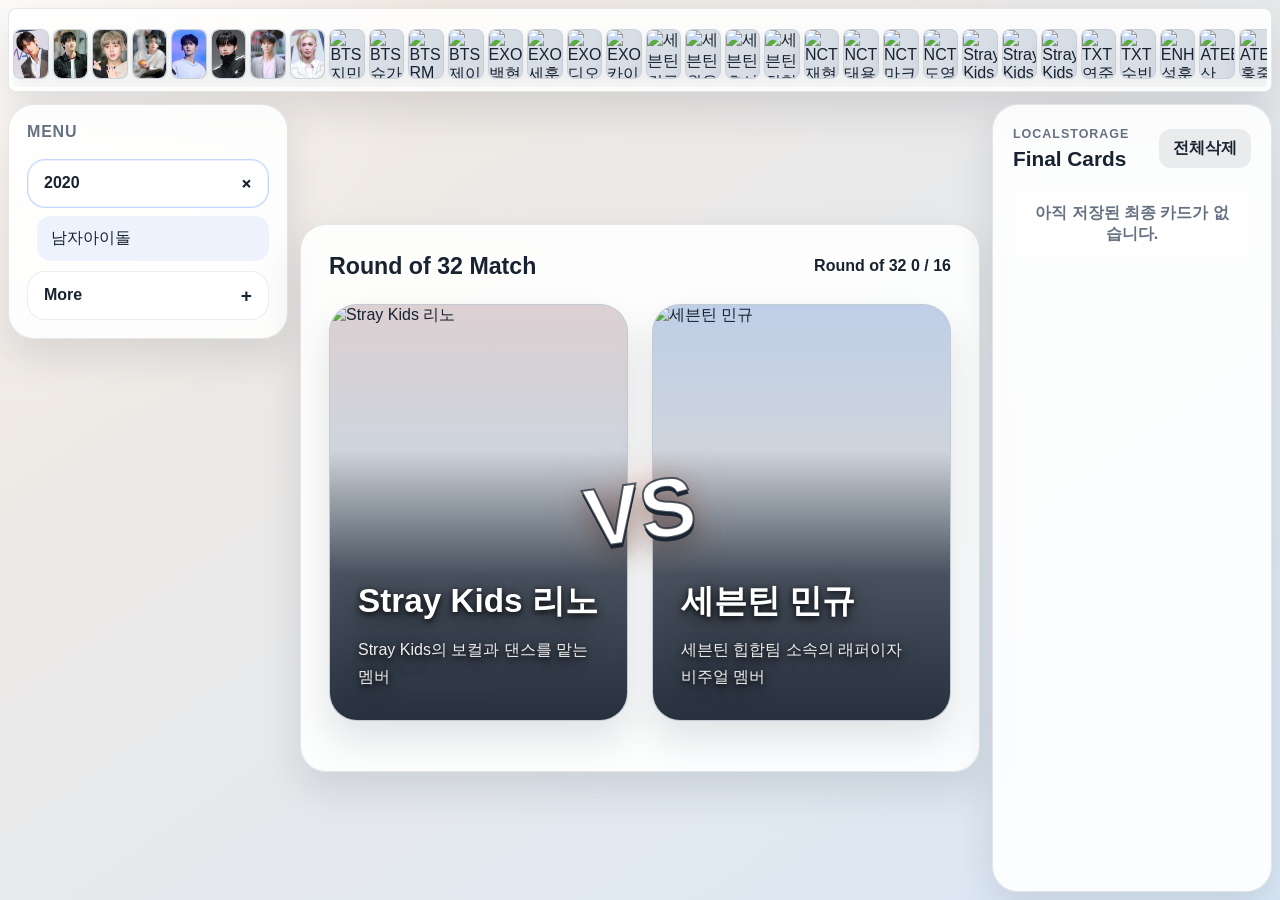
==== pick-your-favorite/index.html @ 209ebe5b "pick-your-favorite 소스 복사" ====
<!doctype html>
<html lang="ko">
  <head>
    <meta charset="UTF-8" />
    <meta name="viewport" content="width=device-width, initial-scale=1.0" />
    <title>Pick your favorite</title>
    <link rel="stylesheet" href="./styles.css" />
  </head>
  <body>
    <main class="page">
      <header class="hero">
        <div class="pool-scroll">
          <div class="pool-grid" id="poolGrid"></div>
        </div>
      </header>

      <section class="content-layout">
        <aside class="menu-panel">
          <div class="menu-panel__title">Menu</div>

          <div class="menu-section">
            <button class="menu-group is-open" type="button" data-menu-toggle aria-expanded="true" aria-controls="submenu-2020">
              <span>2020</span>
              <span class="menu-arrow">+</span>
            </button>
            <div class="submenu is-open" id="submenu-2020">
              <button class="submenu-item" type="button" data-card-source="res/2020/boysgroup/cards.json">남자아이돌</button>
            </div>
          </div>

          <div class="menu-section">
            <button class="menu-group" type="button" data-menu-toggle aria-expanded="false" aria-controls="submenu-empty">
              <span>More</span>
              <span class="menu-arrow">+</span>
            </button>
            <div class="submenu" id="submenu-empty"></div>
          </div>
        </aside>

        <section class="battle-panel">
          <div class="battle-top">
            <h2 id="battleTitle">Random 2 Card Match</h2>
            <div class="progress" id="progressText">0 / 16 selected</div>
          </div>

          <div class="battle-grid" id="battleGrid">
            <article class="battle-card" data-side="left" id="leftCard" role="button" tabindex="0">
              <img class="battle-card__image" id="leftImage" alt="" />
              <h3 id="leftTitle"></h3>
              <p id="leftText"></p>
            </article>

            <article class="battle-card" data-side="right" id="rightCard" role="button" tabindex="0">
              <img class="battle-card__image" id="rightImage" alt="" />
              <h3 id="rightTitle"></h3>
              <p id="rightText"></p>
            </article>
          </div>

          <p class="center-note" id="centerNote">Click a card to build your final 16.</p>
        </section>

        <aside class="history-panel">
          <div class="history-panel__top">
            <div>
              <div class="history-panel__eyebrow">LocalStorage</div>
              <h2 class="history-panel__title">Final Cards</h2>
            </div>
            <button class="history-panel__clear" id="clearHistoryButton" type="button">전체삭제</button>
          </div>
          <div class="history-list" id="historyList"></div>
        </aside>
      </section>
    </main>

    <div class="confirm-modal" id="confirmModal" hidden>
      <div class="confirm-modal__backdrop" data-close-confirm-modal></div>
      <div class="confirm-modal__dialog" role="dialog" aria-modal="true" aria-labelledby="confirmModalTitle" aria-describedby="confirmModalMessage">
        <h2 class="confirm-modal__title" id="confirmModalTitle">삭제 확인</h2>
        <p class="confirm-modal__message" id="confirmModalMessage">정말 삭제하시겠습니까?</p>
        <div class="confirm-modal__actions">
          <button class="confirm-modal__button confirm-modal__button--secondary" id="cancelConfirmButton" type="button">아니오</button>
          <button class="confirm-modal__button confirm-modal__button--primary" id="acceptConfirmButton" type="button">예</button>
        </div>
      </div>
    </div>

    <script src="./main.js"></script>
  </body>
</html>
---- pick-your-favorite/styles.css ----
:root {
  --bg-top: #f5eadf;
  --bg-bottom: #dae8f7;
  --panel: rgba(255, 255, 255, 0.88);
  --card: rgba(255, 255, 255, 0.95);
  --line: rgba(23, 34, 48, 0.1);
  --text: #182230;
  --muted: #667282;
  --warm: #f27f5d;
  --cool: #3078ef;
  --winner: #18a86b;
  --shadow: 0 18px 40px rgba(24, 34, 48, 0.12);
}

* {
  box-sizing: border-box;
}

body {
  margin: 0;
  min-height: 100vh;
  font-family: 'Segoe UI', Arial, sans-serif;
  color: var(--text);
  background: radial-gradient(circle at top left, rgba(255, 255, 255, 0.85), transparent 28%), linear-gradient(145deg, var(--bg-top), var(--bg-bottom));
}

body.modal-open {
  overflow: hidden;
}

.menu-panel,
.hero,
.battle-panel,
.history-panel {
  border: 1px solid var(--line);
  background: var(--panel);
  box-shadow: var(--shadow);
  backdrop-filter: blur(10px);
}

.menu-panel {
  position: sticky;
  top: 20px;
  align-self: start;
  padding: 18px;
  border-radius: 26px;
}

.menu-panel__title {
  margin-bottom: 18px;
  font-size: 1rem;
  font-weight: 800;
  letter-spacing: 0.05em;
  text-transform: uppercase;
  color: var(--muted);
}

.menu-section + .menu-section {
  margin-top: 10px;
}

.menu-group {
  width: 100%;
  display: flex;
  align-items: center;
  justify-content: space-between;
  padding: 14px 16px;
  border: 1px solid rgba(23, 34, 48, 0.08);
  border-radius: 18px;
  background: rgba(255, 255, 255, 0.7);
  color: var(--text);
  font: inherit;
  font-weight: 700;
  cursor: pointer;
}

.menu-group.is-open {
  border-color: rgba(48, 120, 239, 0.28);
  box-shadow: inset 0 0 0 1px rgba(48, 120, 239, 0.1);
}

.menu-arrow {
  font-size: 1.2rem;
  line-height: 1;
  transition: transform 0.2s ease;
}

.menu-group.is-open .menu-arrow {
  transform: rotate(45deg);
}

.submenu {
  display: none;
  margin: 8px 0 6px;
  padding-left: 10px;
}

.submenu.is-open {
  display: grid;
  gap: 8px;
}

.submenu-item {
  width: 100%;
  padding: 12px 14px;
  border: 0;
  border-radius: 14px;
  background: rgba(48, 120, 239, 0.08);
  color: var(--text);
  font: inherit;
  text-align: left;
  cursor: pointer;
}

.submenu-item:hover {
  background: rgba(48, 120, 239, 0.14);
}

.page {
  width: 100%;
  margin: 0 auto;
  padding: 8px;
  height: 100vh;
  min-height: 100vh;
  display: flex;
  flex-direction: column;
  overflow: hidden;
}

.content-layout {
  flex: 1;
  min-height: 0;
  display: grid;
  grid-template-columns: 280px minmax(0, 1fr) 280px;
  gap: 12px;
  align-items: center;
}

.hero {
  border-radius: 8px;
  padding: 4px;
  margin-bottom: 12px;
  overflow: visible;
}

.pool-scroll {
  overflow-x: auto;
  overflow-y: visible;
  padding-top: 16px;
  padding-bottom: 8px;
}

.pool-grid {
  display: flex;
  justify-content: center;
  gap: clamp(4px, 0.2vw, 8px);
  width: max-content;
  min-width: 100%;
}

.pool-card {
  --pool-card-width: calc(100vw / 36);
  flex: 0 0 auto;
  width: var(--pool-card-width);
  aspect-ratio: 63 / 88;
  position: relative;
  overflow: hidden;
  display: block;
  padding: 0;
  border-radius: 8px;
  border: 1px solid rgba(23, 34, 48, 0.06);
  background: #d8dee6;
  box-shadow: 0 10px 22px rgba(24, 34, 48, 0.08);
  transition:
    transform 0.2s ease,
    border-color 0.2s ease,
    box-shadow 0.2s ease,
    opacity 0.2s ease,
    filter 0.2s ease;
}

.pool-card:hover {
  transform: translateY(-4px);
  border-color: rgba(24, 34, 48, 0.12);
}

.pool-card__image {
  position: absolute;
  inset: 0;
  width: 100%;
  height: 100%;
  object-fit: cover;
  border-radius: inherit;
  transition:
    filter 0.18s ease,
    transform 0.18s ease;
}

.pool-card__overlay {
  position: absolute;
  inset: 0;
  display: flex;
  align-items: flex-end;
  justify-content: center;
  padding: 6px;
  background: linear-gradient(180deg, rgba(24, 34, 48, 0.18) 0%, rgba(24, 34, 48, 0.32) 48%, rgba(24, 34, 48, 0.88) 100%);
  opacity: 0;
  transition: opacity 0.18s ease;
  z-index: 1;
}

.pool-card:hover .pool-card__overlay {
  opacity: 1;
}

.pool-card:hover .pool-card__image {
  filter: brightness(0.58);
}

.pool-card__overlay-name {
  color: white;
  font-size: 0.68rem;
  font-weight: 700;
  line-height: 1.25;
  text-align: center;
  word-break: keep-all;
  text-shadow: 0 4px 12px rgba(0, 0, 0, 0.35);
}

.pool-card.eliminated {
  opacity: 0.22;
  filter: grayscale(1) saturate(0.3);
  box-shadow: none;
  transform: none;
}

.pool-card.selected {
  border-color: rgba(24, 168, 107, 0.95);
  background: linear-gradient(180deg, rgba(24, 168, 107, 0.18), rgba(255, 255, 255, 0.98));
  box-shadow:
    0 0 0 2px rgba(255, 255, 255, 0.95),
    0 0 0 5px rgba(24, 168, 107, 0.68),
    0 18px 34px rgba(24, 168, 107, 0.3),
    inset 0 0 0 1px rgba(24, 168, 107, 0.22);
  transform: translateY(-6px);
}

.pool-card.selected .pool-card__image {
  filter: brightness(0.76) saturate(1.18);
}

.pool-card.selected .pool-card__overlay {
  opacity: 1;
  background: linear-gradient(180deg, rgba(24, 168, 107, 0.08) 0%, rgba(24, 34, 48, 0.18) 42%, rgba(13, 88, 58, 0.9) 100%);
}

.battle-panel {
  position: relative;
  width: min(1000px, 100%);
  margin: 0 auto;
  border-radius: 26px;
  padding: 28px;
}

.history-panel {
  align-self: stretch;
  border-radius: 26px;
  padding: 22px 20px;
  display: flex;
  flex-direction: column;
  min-height: 0;
  max-height: 100%;
  overflow: hidden;
}

.history-panel__top {
  display: flex;
  align-items: center;
  justify-content: space-between;
  gap: 12px;
  margin-bottom: 16px;
}

.history-panel__eyebrow {
  margin-bottom: 6px;
  font-size: 0.78rem;
  font-weight: 800;
  letter-spacing: 0.08em;
  text-transform: uppercase;
  color: var(--muted);
}

.history-panel__title {
  margin: 0;
  font-size: 1.3rem;
}

.history-panel__clear,
.history-card__delete {
  border: 0;
  border-radius: 12px;
  background: rgba(23, 34, 48, 0.08);
  color: var(--text);
  font: inherit;
  font-weight: 700;
  cursor: pointer;
  transition:
    background 0.2s ease,
    transform 0.2s ease;
}

.history-panel__clear {
  padding: 9px 14px;
  white-space: nowrap;
}

.history-panel__clear:hover,
.history-card__delete:hover {
  background: rgba(242, 127, 93, 0.18);
  transform: translateY(-1px);
}

.history-list {
  display: grid;
  gap: 12px;
  align-content: start;
  flex: 1;
  min-height: 0;
  overflow-x: hidden;
  overflow-y: auto;
  -ms-overflow-style: none;
  scrollbar-width: none;
}

.history-list::-webkit-scrollbar {
  display: none;
}

.history-empty {
  padding: 16px;
  border-radius: 18px;
  background: rgba(255, 255, 255, 0.55);
  color: var(--muted);
  text-align: center;
  font-weight: 700;
}

.history-card {
  width: calc(100% - 2px);
  padding: 16px;
  border: 1px solid rgba(23, 34, 48, 0.08);
  border-radius: 20px;
  background: rgba(255, 255, 255, 0.72);
}

.history-card__body {
  display: grid;
  grid-template-columns: 64px minmax(0, 1fr);
  gap: 12px;
  align-items: start;
}

.history-card__image {
  width: 100%;
  aspect-ratio: 63 / 88;
  border-radius: 10px;
  object-fit: cover;
  background: rgba(23, 34, 48, 0.08);
}

.history-card__image--empty {
  border: 1px dashed rgba(23, 34, 48, 0.14);
}

.history-card__content {
  min-width: 0;
}

.history-card__meta {
  display: flex;
  align-items: center;
  justify-content: space-between;
  gap: 12px;
  margin-bottom: 10px;
  color: var(--muted);
  font-size: 0.76rem;
  font-weight: 700;
}

.history-card__time {
  text-align: left;
}

.history-card__actions {
  display: flex;
  align-items: center;
  justify-content: flex-end;
  gap: 8px;
}

.history-card__delete {
  padding: 6px 10px;
  font-size: 0.76rem;
}

.history-card h3 {
  margin: 0 0 8px;
  font-size: 1rem;
}

.history-card p {
  display: -webkit-box;
  -webkit-box-orient: vertical;
  -webkit-line-clamp: 2;
  overflow: hidden;
  margin: 0;
  color: var(--muted);
  line-height: 1.55;
  font-size: 0.92rem;
}

.battle-top {
  display: flex;
  align-items: center;
  justify-content: space-between;
  gap: 18px;
  margin-bottom: 24px;
}

.battle-top h2 {
  margin: 0;
  font-size: 1.45rem;
}

.battle-top p {
  margin: 6px 0 0;
  color: var(--muted);
}

.progress {
  min-width: 160px;
  text-align: right;
  font-weight: 800;
  color: var(--text);
}

.battle-grid {
  position: relative;
  display: grid;
  grid-template-columns: repeat(2, minmax(0, 1fr));
  gap: 24px;
  align-items: center;
}

.battle-grid::after {
  content: 'VS';
  position: absolute;
  left: 50%;
  top: 50%;
  z-index: 3;
  pointer-events: none;
  transform: translate(-50%, -50%) rotate(-8deg);
  color: white;
  font-size: clamp(3rem, 6.5vw, 6.25rem);
  font-weight: 900;
  line-height: 1;
  letter-spacing: 0;
  text-shadow:
    0 4px 0 rgba(24, 34, 48, 0.95),
    0 10px 26px rgba(0, 0, 0, 0.45),
    0 0 36px rgba(242, 127, 93, 0.5);
  -webkit-text-stroke: 2px rgba(24, 34, 48, 0.72);
}

.battle-grid.is-final-winner-grid::after {
  content: none;
}

.battle-grid.is-bye-advance::after {
  content: none;
}

.battle-grid.is-choosing::after {
  opacity: 0;
}

.battle-card {
  aspect-ratio: 63 / 88;
  display: flex;
  flex-direction: column;
  justify-content: flex-end;
  position: relative;
  overflow: hidden;
  border: 1px solid var(--line);
  border-radius: 28px;
  padding: 30px 28px;
  background: #d8dee6;
  box-shadow: 0 18px 36px rgba(24, 34, 48, 0.12);
  cursor: pointer;
  transition:
    transform 0.22s ease,
    box-shadow 0.22s ease,
    opacity 0.22s ease,
    filter 0.22s ease;
  transform-origin: center center;
  text-align: left;
  z-index: 1;
}

.battle-card > :not(.battle-card__image) {
  position: relative;
  z-index: 1;
}

.battle-card::before {
  content: '';
  position: absolute;
  inset: 0;
  opacity: 1;
  pointer-events: none;
  z-index: 0;
}

.battle-card[data-side='left']::before {
  background: linear-gradient(180deg, rgba(242, 127, 93, 0.15) 0%, rgba(24, 34, 48, 0.05) 35%, rgba(24, 34, 48, 0.75) 65%, rgba(24, 34, 48, 0.92) 100%);
}

.battle-card[data-side='right']::before {
  background: linear-gradient(180deg, rgba(48, 120, 239, 0.15) 0%, rgba(24, 34, 48, 0.05) 35%, rgba(24, 34, 48, 0.75) 65%, rgba(24, 34, 48, 0.92) 100%);
}

.battle-card:hover {
  transform: translateY(-8px);
  box-shadow: 0 28px 54px rgba(24, 34, 48, 0.17);
}

.battle-card.is-exiting {
  opacity: 0;
  transform: translateY(-20px) scale(0.92);
  filter: blur(8px);
  pointer-events: none;
}

.battle-card.is-losing {
  opacity: 0;
  transform: scale(0.9);
  filter: blur(10px);
  pointer-events: none;
}

.battle-card.is-winning-left {
  animation: battle-card-win-left 1.4s ease forwards;
  pointer-events: none;
}

.battle-card.is-winning-right {
  animation: battle-card-win-right 1.4s ease forwards;
  pointer-events: none;
}

.battle-card.is-entering {
  animation: battle-card-enter 0.32s ease;
}

.battle-card h3 {
  margin: 0 0 12px;
  font-size: clamp(1.6rem, 2.6vw, 2.2rem);
  color: white;
  text-shadow:
    0 2px 6px rgba(0, 0, 0, 0.9),
    0 8px 24px rgba(0, 0, 0, 0.6);
}

.battle-card__image {
  position: absolute;
  inset: 0;
  width: 100%;
  height: 100%;
  max-width: none;
  object-fit: cover;
  border-radius: inherit;
  margin: 0;
  z-index: 0;
}

.battle-card p {
  margin: 0;
  line-height: 1.7;
  color: rgba(255, 255, 255, 0.92);
  text-shadow:
    0 2px 6px rgba(0, 0, 0, 0.9),
    0 6px 18px rgba(0, 0, 0, 0.6);
}

.center-note {
  margin-top: 22px;
  text-align: center;
  font-weight: 700;
  color: var(--muted);
}

.confirm-modal {
  position: fixed;
  inset: 0;
  z-index: 50;
  display: flex;
  align-items: center;
  justify-content: center;
  padding: 20px;
}

.confirm-modal[hidden] {
  display: none;
}

.confirm-modal__backdrop {
  position: absolute;
  inset: 0;
  background: rgba(24, 34, 48, 0.42);
  backdrop-filter: blur(4px);
}

.confirm-modal__dialog {
  position: relative;
  width: min(420px, 100%);
  padding: 24px;
  border: 1px solid rgba(23, 34, 48, 0.12);
  border-radius: 24px;
  background: rgba(255, 255, 255, 0.96);
  box-shadow: 0 24px 48px rgba(24, 34, 48, 0.18);
}

.confirm-modal__title {
  margin: 0 0 10px;
  font-size: 1.2rem;
}

.confirm-modal__message {
  margin: 0;
  color: var(--muted);
  line-height: 1.6;
}

.confirm-modal__actions {
  display: flex;
  justify-content: flex-end;
  gap: 10px;
  margin-top: 22px;
}

.confirm-modal__button {
  border: 0;
  border-radius: 12px;
  padding: 10px 16px;
  color: var(--text);
  font: inherit;
  font-weight: 700;
  cursor: pointer;
  transition:
    transform 0.2s ease,
    background 0.2s ease;
}

.confirm-modal__button:hover {
  transform: translateY(-1px);
}

.confirm-modal__button--secondary {
  background: rgba(23, 34, 48, 0.08);
}

.confirm-modal__button--primary {
  background: rgba(242, 127, 93, 0.2);
}

.battle-card.is-final-loser {
  display: none;
}

.battle-grid.is-final-winner-grid .battle-card.is-final-winner {
  grid-column: 1 / -1;
  justify-self: center;
  width: calc(50% - 12px);
}

.battle-grid.is-bye-advance .battle-card.is-bye-card {
  grid-column: 1 / -1;
  justify-self: center;
  width: calc(50% - 12px);
}

.battle-card.is-final-winner {
  border-color: rgba(255, 215, 0, 0.6);
  box-shadow:
    0 0 0 3px rgba(255, 215, 0, 0.4),
    0 28px 60px rgba(24, 34, 48, 0.25),
    0 0 60px rgba(255, 215, 0, 0.22);
  animation: winner-glow 0.7s ease forwards;
}

.battle-card.is-bye-card {
  border-color: rgba(48, 120, 239, 0.62);
  box-shadow:
    0 0 0 3px rgba(48, 120, 239, 0.28),
    0 26px 58px rgba(24, 34, 48, 0.22),
    0 0 52px rgba(48, 120, 239, 0.24);
  animation: bye-advance 1.25s ease forwards;
}

.round-transition {
  position: absolute;
  inset: 0;
  z-index: 12;
  display: grid;
  place-items: center;
  pointer-events: none;
  background: radial-gradient(circle at center, rgba(24, 34, 48, 0.38), rgba(24, 34, 48, 0) 58%);
  animation: round-transition-fade 1.8s ease forwards;
}

.round-transition__title {
  color: white;
  text-align: center;
  font-size: clamp(2.5rem, 7vw, 5.4rem);
  font-weight: 900;
  line-height: 1;
  text-shadow:
    0 3px 10px rgba(0, 0, 0, 0.62),
    0 0 28px rgba(48, 120, 239, 0.42);
}

@keyframes winner-glow {
  0% {
    transform: scale(0.94);
    opacity: 0.5;
  }

  65% {
    transform: scale(1.04);
  }

  100% {
    transform: scale(1);
    opacity: 1;
  }
}

@keyframes bye-advance {
  0% {
    opacity: 0;
    transform: translateY(26px) scale(0.9);
    filter: blur(8px);
  }

  42% {
    opacity: 1;
    transform: translateY(0) scale(1.04);
    filter: blur(0);
  }

  100% {
    opacity: 1;
    transform: translateY(-10px) scale(1);
    filter: blur(0);
  }
}

@keyframes round-transition-fade {
  0% {
    opacity: 0;
    transform: scale(0.92);
  }

  18% {
    opacity: 1;
    transform: scale(1);
  }

  72% {
    opacity: 1;
  }

  100% {
    opacity: 0;
    transform: scale(1.06);
  }
}

.fanfare {
  position: absolute;
  inset: 0;
  pointer-events: none;
  overflow: hidden;
  z-index: 10;
}

.fanfare-particle {
  position: absolute;
  animation: fanfare-rise var(--duration, 1.5s) ease-out var(--delay, 0s) infinite;
}

@keyframes fanfare-rise {
  0% {
    opacity: 0;
    transform: translateY(0) translateX(0) rotate(0deg) scale(0.8);
  }

  12% {
    opacity: 1;
    transform: translateY(0) translateX(0) rotate(0deg) scale(1);
  }

  88% {
    opacity: 0.85;
  }

  100% {
    opacity: 0;
    transform: translateY(calc(-1 * var(--rise, 120px))) translateX(var(--drift, 0px)) rotate(var(--spin, 540deg)) scale(0.3);
  }
}

@keyframes battle-card-enter {
  0% {
    opacity: 0;
    transform: translateY(22px) scale(0.94);
    filter: blur(8px);
  }

  100% {
    opacity: 1;
    transform: translateY(0) scale(1);
    filter: blur(0);
  }
}

@keyframes battle-card-win-left {
  0% {
    opacity: 1;
    transform: translateX(0) scale(1);
    filter: blur(0);
  }

  14% {
    opacity: 1;
    transform: translateX(calc(50% + 12px)) scale(0.96);
    filter: blur(0);
  }

  86% {
    opacity: 1;
    transform: translateX(calc(50% + 12px)) scale(0.96);
    filter: blur(0);
  }

  94% {
    opacity: 0.65;
    transform: translateX(calc(50% + 12px)) scale(0.9);
    filter: blur(4px);
  }

  100% {
    opacity: 0;
    transform: translateX(calc(50% + 12px)) scale(0.82);
    filter: blur(14px);
  }
}

@keyframes battle-card-win-right {
  0% {
    opacity: 1;
    transform: translateX(0) scale(1);
    filter: blur(0);
  }

  14% {
    opacity: 1;
    transform: translateX(calc(-50% - 12px)) scale(0.96);
    filter: blur(0);
  }

  86% {
    opacity: 1;
    transform: translateX(calc(-50% - 12px)) scale(0.96);
    filter: blur(0);
  }

  94% {
    opacity: 0.65;
    transform: translateX(calc(-50% - 12px)) scale(0.9);
    filter: blur(4px);
  }

  100% {
    opacity: 0;
    transform: translateX(calc(-50% - 12px)) scale(0.82);
    filter: blur(14px);
  }
}

@media (max-width: 768px) {
  .content-layout {
    grid-template-columns: 1fr;
  }

  .menu-panel {
    position: static;
  }

  .page {
    padding: 4px;
    height: auto;
    min-height: auto;
    overflow: visible;
  }

  .battle-top {
    flex-direction: column;
    align-items: stretch;
  }

  .progress {
    min-width: 0;
    text-align: left;
  }

  .battle-grid {
    grid-template-columns: 1fr;
  }

  .pool-card {
    width: var(--pool-card-width);
  }

  .battle-panel,
  .hero,
  .history-panel {
    padding: 18px;
  }

  .history-list {
    flex: none;
    max-height: none;
    overflow: visible;
  }

  .history-panel {
    max-height: none;
    overflow: visible;
  }
}
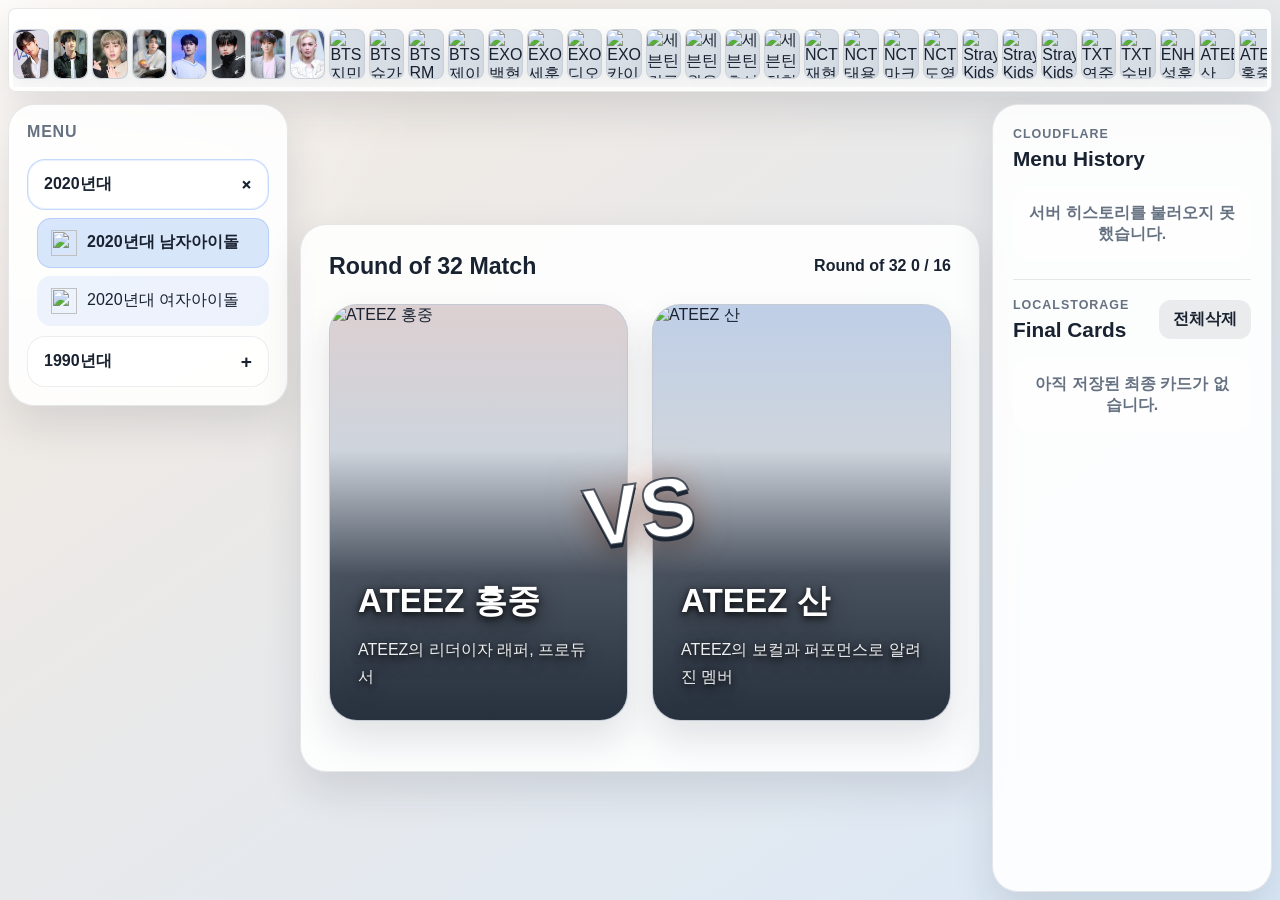
==== commit 98f95b13: "cloudflare 서버에 데이터를 가져오는 코드 추가" ====
--- a/pick-your-favorite/index.html
+++ b/pick-your-favorite/index.html
@@ -3,6 +3,7 @@
   <head>
     <meta charset="UTF-8" />
     <meta name="viewport" content="width=device-width, initial-scale=1.0" />
+    <link rel="icon" href="../favicon.ico" type="image/x-icon" />
     <title>Pick your favorite</title>
     <link rel="stylesheet" href="./styles.css" />
   </head>
@@ -19,21 +20,89 @@
           <div class="menu-panel__title">Menu</div>
 
           <div class="menu-section">
-            <button class="menu-group is-open" type="button" data-menu-toggle aria-expanded="true" aria-controls="submenu-2020">
-              <span>2020</span>
+            <button
+              class="menu-group is-open"
+              type="button"
+              data-menu-toggle
+              aria-expanded="true"
+              aria-controls="submenu-2020"
+            >
+              <span>2020년대</span>
               <span class="menu-arrow">+</span>
             </button>
             <div class="submenu is-open" id="submenu-2020">
-              <button class="submenu-item" type="button" data-card-source="res/2020/boysgroup/cards.json">남자아이돌</button>
+              <button
+                class="submenu-item"
+                type="button"
+                data-menu-value="boy-idol"
+                data-card-source="res/2020/boysgroup/cards.json"
+              >
+                <img
+                  class="submenu-item__icon"
+                  src="./assets/icons/boy-idol.svg"
+                  alt=""
+                  aria-hidden="true"
+                />
+                <span>2020년대 남자아이돌</span>
+              </button>
+              <button
+                class="submenu-item"
+                type="button"
+                data-menu-value="girl-idol"
+                data-card-source="res/2020/girlsgroup/cards.json"
+              >
+                <img
+                  class="submenu-item__icon"
+                  src="./assets/icons/girl-idol.svg"
+                  alt=""
+                  aria-hidden="true"
+                />
+                <span>2020년대 여자아이돌</span>
+              </button>
             </div>
           </div>
 
           <div class="menu-section">
-            <button class="menu-group" type="button" data-menu-toggle aria-expanded="false" aria-controls="submenu-empty">
-              <span>More</span>
+            <button
+              class="menu-group"
+              type="button"
+              data-menu-toggle
+              aria-expanded="false"
+              aria-controls="submenu-1990"
+            >
+              <span>1990년대</span>
               <span class="menu-arrow">+</span>
             </button>
-            <div class="submenu" id="submenu-empty"></div>
+            <div class="submenu" id="submenu-1990">
+              <button
+                class="submenu-item"
+                type="button"
+                data-menu-value="1990-male-singer"
+                data-card-source="res/1990/malesinger/cards.json"
+              >
+                <img
+                  class="submenu-item__icon"
+                  src="./assets/icons/boy-idol.svg"
+                  alt=""
+                  aria-hidden="true"
+                />
+                <span>1990년대 남자가수</span>
+              </button>
+              <button
+                class="submenu-item"
+                type="button"
+                data-menu-value="1990-female-singer"
+                data-card-source="res/1990/femalesinger/cards.json"
+              >
+                <img
+                  class="submenu-item__icon"
+                  src="./assets/icons/girl-idol.svg"
+                  alt=""
+                  aria-hidden="true"
+                />
+                <span>1990년대 여자가수</span>
+              </button>
+            </div>
           </div>
         </aside>
 
@@ -44,43 +113,98 @@
           </div>
 
           <div class="battle-grid" id="battleGrid">
-            <article class="battle-card" data-side="left" id="leftCard" role="button" tabindex="0">
+            <article
+              class="battle-card"
+              data-side="left"
+              id="leftCard"
+              role="button"
+              tabindex="0"
+            >
               <img class="battle-card__image" id="leftImage" alt="" />
               <h3 id="leftTitle"></h3>
               <p id="leftText"></p>
             </article>
 
-            <article class="battle-card" data-side="right" id="rightCard" role="button" tabindex="0">
+            <article
+              class="battle-card"
+              data-side="right"
+              id="rightCard"
+              role="button"
+              tabindex="0"
+            >
               <img class="battle-card__image" id="rightImage" alt="" />
               <h3 id="rightTitle"></h3>
               <p id="rightText"></p>
             </article>
           </div>
 
-          <p class="center-note" id="centerNote">Click a card to build your final 16.</p>
+          <p class="center-note" id="centerNote">
+            Click a card to build your final 16.
+          </p>
         </section>
 
         <aside class="history-panel">
-          <div class="history-panel__top">
-            <div>
-              <div class="history-panel__eyebrow">LocalStorage</div>
-              <h2 class="history-panel__title">Final Cards</h2>
-            </div>
-            <button class="history-panel__clear" id="clearHistoryButton" type="button">전체삭제</button>
-          </div>
-          <div class="history-list" id="historyList"></div>
+          <section class="history-section history-section--cloud">
+            <div class="history-panel__top">
+              <div>
+                <div class="history-panel__eyebrow">Cloudflare</div>
+                <h2 class="history-panel__title">Menu History</h2>
+              </div>
+            </div>
+            <div
+              class="history-list history-list--cloud"
+              id="cloudflareHistoryList"
+            ></div>
+          </section>
+
+          <section class="history-section history-section--local">
+            <div class="history-panel__top">
+              <div>
+                <div class="history-panel__eyebrow">LocalStorage</div>
+                <h2 class="history-panel__title">Final Cards</h2>
+              </div>
+              <button
+                class="history-panel__clear"
+                id="clearHistoryButton"
+                type="button"
+              >
+                전체삭제
+              </button>
+            </div>
+            <div class="history-list" id="historyList"></div>
+          </section>
         </aside>
       </section>
     </main>
 
     <div class="confirm-modal" id="confirmModal" hidden>
       <div class="confirm-modal__backdrop" data-close-confirm-modal></div>
-      <div class="confirm-modal__dialog" role="dialog" aria-modal="true" aria-labelledby="confirmModalTitle" aria-describedby="confirmModalMessage">
+      <div
+        class="confirm-modal__dialog"
+        role="dialog"
+        aria-modal="true"
+        aria-labelledby="confirmModalTitle"
+        aria-describedby="confirmModalMessage"
+      >
         <h2 class="confirm-modal__title" id="confirmModalTitle">삭제 확인</h2>
-        <p class="confirm-modal__message" id="confirmModalMessage">정말 삭제하시겠습니까?</p>
+        <p class="confirm-modal__message" id="confirmModalMessage">
+          정말 삭제하시겠습니까?
+        </p>
         <div class="confirm-modal__actions">
-          <button class="confirm-modal__button confirm-modal__button--secondary" id="cancelConfirmButton" type="button">아니오</button>
-          <button class="confirm-modal__button confirm-modal__button--primary" id="acceptConfirmButton" type="button">예</button>
+          <button
+            class="confirm-modal__button confirm-modal__button--secondary"
+            id="cancelConfirmButton"
+            type="button"
+          >
+            아니오
+          </button>
+          <button
+            class="confirm-modal__button confirm-modal__button--primary"
+            id="acceptConfirmButton"
+            type="button"
+          >
+            예
+          </button>
         </div>
       </div>
     </div>
--- a/pick-your-favorite/styles.css
+++ b/pick-your-favorite/styles.css
@@ -19,9 +19,15 @@
 body {
   margin: 0;
   min-height: 100vh;
-  font-family: 'Segoe UI', Arial, sans-serif;
+  font-family: "Segoe UI", Arial, sans-serif;
   color: var(--text);
-  background: radial-gradient(circle at top left, rgba(255, 255, 255, 0.85), transparent 28%), linear-gradient(145deg, var(--bg-top), var(--bg-bottom));
+  background:
+    radial-gradient(
+      circle at top left,
+      rgba(255, 255, 255, 0.85),
+      transparent 28%
+    ),
+    linear-gradient(145deg, var(--bg-top), var(--bg-bottom));
 }
 
 body.modal-open {
@@ -102,6 +108,9 @@
 
 .submenu-item {
   width: 100%;
+  display: flex;
+  align-items: center;
+  gap: 10px;
   padding: 12px 14px;
   border: 0;
   border-radius: 14px;
@@ -112,8 +121,21 @@
   cursor: pointer;
 }
 
+.submenu-item__icon {
+  width: 26px;
+  height: 26px;
+  flex: 0 0 26px;
+  object-fit: contain;
+}
+
 .submenu-item:hover {
   background: rgba(48, 120, 239, 0.14);
+}
+
+.submenu-item.is-active {
+  background: rgba(48, 120, 239, 0.18);
+  box-shadow: inset 0 0 0 1px rgba(48, 120, 239, 0.2);
+  font-weight: 700;
 }
 
 .page {
@@ -203,7 +225,12 @@
   align-items: flex-end;
   justify-content: center;
   padding: 6px;
-  background: linear-gradient(180deg, rgba(24, 34, 48, 0.18) 0%, rgba(24, 34, 48, 0.32) 48%, rgba(24, 34, 48, 0.88) 100%);
+  background: linear-gradient(
+    180deg,
+    rgba(24, 34, 48, 0.18) 0%,
+    rgba(24, 34, 48, 0.32) 48%,
+    rgba(24, 34, 48, 0.88) 100%
+  );
   opacity: 0;
   transition: opacity 0.18s ease;
   z-index: 1;
@@ -236,7 +263,11 @@
 
 .pool-card.selected {
   border-color: rgba(24, 168, 107, 0.95);
-  background: linear-gradient(180deg, rgba(24, 168, 107, 0.18), rgba(255, 255, 255, 0.98));
+  background: linear-gradient(
+    180deg,
+    rgba(24, 168, 107, 0.18),
+    rgba(255, 255, 255, 0.98)
+  );
   box-shadow:
     0 0 0 2px rgba(255, 255, 255, 0.95),
     0 0 0 5px rgba(24, 168, 107, 0.68),
@@ -251,7 +282,25 @@
 
 .pool-card.selected .pool-card__overlay {
   opacity: 1;
-  background: linear-gradient(180deg, rgba(24, 168, 107, 0.08) 0%, rgba(24, 34, 48, 0.18) 42%, rgba(13, 88, 58, 0.9) 100%);
+  background: linear-gradient(
+    180deg,
+    rgba(24, 168, 107, 0.08) 0%,
+    rgba(24, 34, 48, 0.18) 42%,
+    rgba(13, 88, 58, 0.9) 100%
+  );
+}
+
+.pool-card--loading {
+  border-color: rgba(48, 120, 239, 0.1);
+  background: linear-gradient(
+    110deg,
+    rgba(216, 222, 230, 0.8),
+    rgba(255, 255, 255, 0.9),
+    rgba(216, 222, 230, 0.8)
+  );
+  background-size: 220% 100%;
+  animation: loading-shimmer 1.15s ease-in-out infinite;
+  box-shadow: none;
 }
 
 .battle-panel {
@@ -268,12 +317,32 @@
   padding: 22px 20px;
   display: flex;
   flex-direction: column;
+  gap: 18px;
   min-height: 0;
   max-height: 100%;
   overflow: hidden;
 }
 
+.history-section {
+  display: flex;
+  flex-direction: column;
+  min-height: 0;
+}
+
+.history-section--cloud {
+  flex: 0 0 auto;
+  max-height: 42%;
+  padding-bottom: 18px;
+  border-bottom: 1px solid rgba(23, 34, 48, 0.1);
+}
+
+.history-section--local {
+  flex: 1;
+  min-height: 0;
+}
+
 .history-panel__top {
+  flex: 0 0 auto;
   display: flex;
   align-items: center;
   justify-content: space-between;
@@ -332,6 +401,10 @@
   scrollbar-width: none;
 }
 
+.history-list--cloud {
+  max-height: 100%;
+}
+
 .history-list::-webkit-scrollbar {
   display: none;
 }
@@ -351,6 +424,11 @@
   border: 1px solid rgba(23, 34, 48, 0.08);
   border-radius: 20px;
   background: rgba(255, 255, 255, 0.72);
+}
+
+.history-card--cloud {
+  background: rgba(255, 255, 255, 0.82);
+  box-shadow: inset 3px 0 0 rgba(48, 120, 239, 0.32);
 }
 
 .history-card__body {
@@ -453,7 +531,7 @@
 }
 
 .battle-grid::after {
-  content: 'VS';
+  content: "VS";
   position: absolute;
   left: 50%;
   top: 50%;
@@ -513,7 +591,7 @@
 }
 
 .battle-card::before {
-  content: '';
+  content: "";
   position: absolute;
   inset: 0;
   opacity: 1;
@@ -521,12 +599,58 @@
   z-index: 0;
 }
 
-.battle-card[data-side='left']::before {
-  background: linear-gradient(180deg, rgba(242, 127, 93, 0.15) 0%, rgba(24, 34, 48, 0.05) 35%, rgba(24, 34, 48, 0.75) 65%, rgba(24, 34, 48, 0.92) 100%);
-}
-
-.battle-card[data-side='right']::before {
-  background: linear-gradient(180deg, rgba(48, 120, 239, 0.15) 0%, rgba(24, 34, 48, 0.05) 35%, rgba(24, 34, 48, 0.75) 65%, rgba(24, 34, 48, 0.92) 100%);
+.battle-card::after {
+  content: "";
+  position: absolute;
+  left: 50%;
+  top: 50%;
+  width: 46px;
+  height: 46px;
+  border: 4px solid rgba(255, 255, 255, 0.58);
+  border-top-color: rgba(48, 120, 239, 0.95);
+  border-radius: 50%;
+  opacity: 0;
+  pointer-events: none;
+  transform: translate(-50%, -50%);
+  z-index: 2;
+}
+
+.battle-card.is-image-loading {
+  background: linear-gradient(
+    135deg,
+    rgba(216, 222, 230, 0.95),
+    rgba(244, 248, 252, 0.95)
+  );
+  pointer-events: none;
+}
+
+.battle-card.is-image-loading::after {
+  opacity: 1;
+  animation: loading-spin 0.8s linear infinite;
+}
+
+.battle-card.is-image-loading .battle-card__image {
+  opacity: 0;
+}
+
+.battle-card[data-side="left"]::before {
+  background: linear-gradient(
+    180deg,
+    rgba(242, 127, 93, 0.15) 0%,
+    rgba(24, 34, 48, 0.05) 35%,
+    rgba(24, 34, 48, 0.75) 65%,
+    rgba(24, 34, 48, 0.92) 100%
+  );
+}
+
+.battle-card[data-side="right"]::before {
+  background: linear-gradient(
+    180deg,
+    rgba(48, 120, 239, 0.15) 0%,
+    rgba(24, 34, 48, 0.05) 35%,
+    rgba(24, 34, 48, 0.75) 65%,
+    rgba(24, 34, 48, 0.92) 100%
+  );
 }
 
 .battle-card:hover {
@@ -581,6 +705,8 @@
   border-radius: inherit;
   margin: 0;
   z-index: 0;
+  opacity: 1;
+  transition: opacity 0.18s ease;
 }
 
 .battle-card p {
@@ -714,7 +840,11 @@
   display: grid;
   place-items: center;
   pointer-events: none;
-  background: radial-gradient(circle at center, rgba(24, 34, 48, 0.38), rgba(24, 34, 48, 0) 58%);
+  background: radial-gradient(
+    circle at center,
+    rgba(24, 34, 48, 0.38),
+    rgba(24, 34, 48, 0) 58%
+  );
   animation: round-transition-fade 1.8s ease forwards;
 }
 
@@ -796,7 +926,8 @@
 
 .fanfare-particle {
   position: absolute;
-  animation: fanfare-rise var(--duration, 1.5s) ease-out var(--delay, 0s) infinite;
+  animation: fanfare-rise var(--duration, 1.5s) ease-out var(--delay, 0s)
+    infinite;
 }
 
 @keyframes fanfare-rise {
@@ -816,7 +947,8 @@
 
   100% {
     opacity: 0;
-    transform: translateY(calc(-1 * var(--rise, 120px))) translateX(var(--drift, 0px)) rotate(var(--spin, 540deg)) scale(0.3);
+    transform: translateY(calc(-1 * var(--rise, 120px)))
+      translateX(var(--drift, 0px)) rotate(var(--spin, 540deg)) scale(0.3);
   }
 }
 
@@ -898,6 +1030,22 @@
   }
 }
 
+@keyframes loading-spin {
+  to {
+    transform: translate(-50%, -50%) rotate(360deg);
+  }
+}
+
+@keyframes loading-shimmer {
+  0% {
+    background-position: 100% 0;
+  }
+
+  100% {
+    background-position: -100% 0;
+  }
+}
+
 @media (max-width: 768px) {
   .content-layout {
     grid-template-columns: 1fr;
@@ -944,6 +1092,10 @@
     overflow: visible;
   }
 
+  .history-section--cloud {
+    max-height: none;
+  }
+
   .history-panel {
     max-height: none;
     overflow: visible;
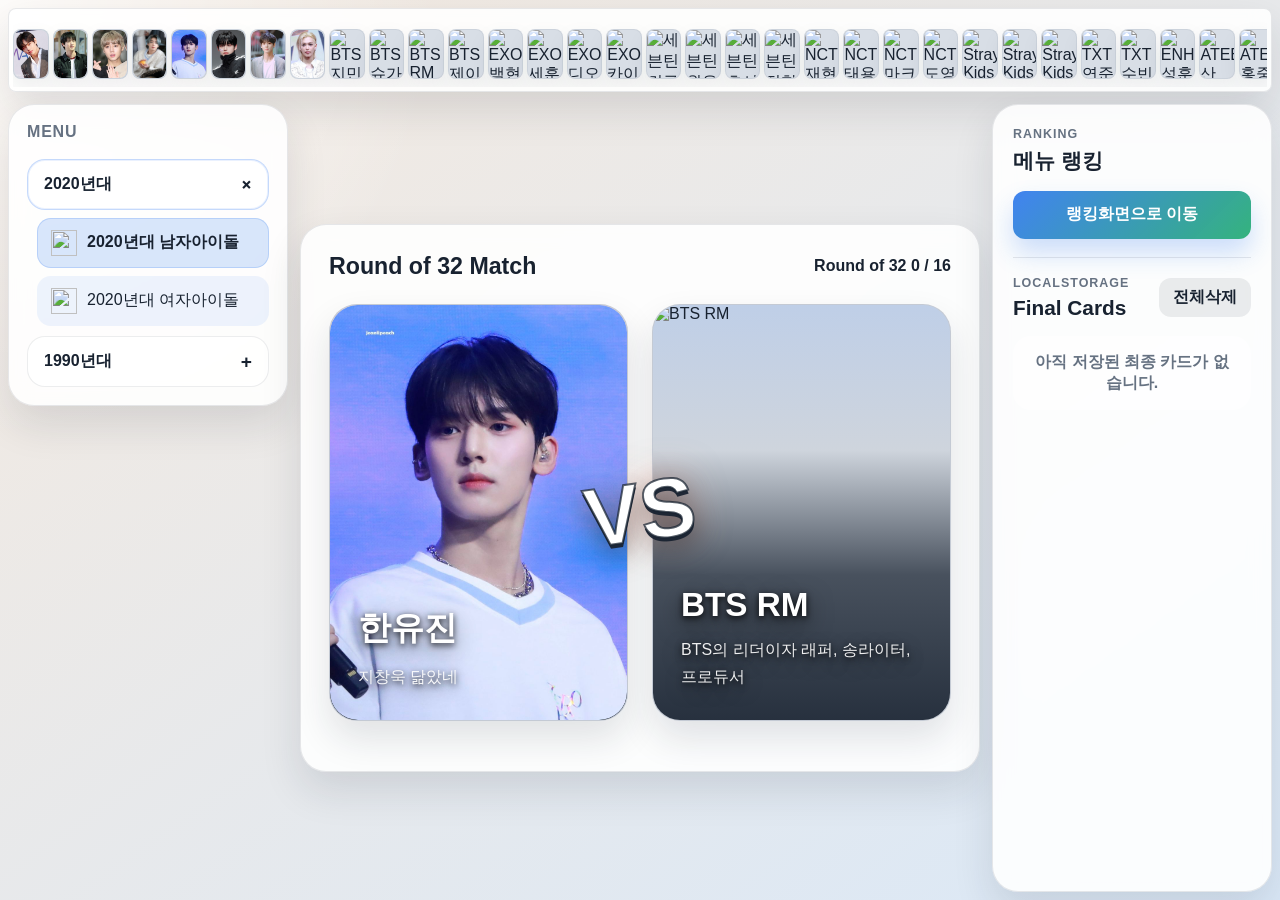
==== commit 4c29387d: "랭킹페이지 추가" ====
--- a/pick-your-favorite/index.html
+++ b/pick-your-favorite/index.html
@@ -144,17 +144,16 @@
         </section>
 
         <aside class="history-panel">
-          <section class="history-section history-section--cloud">
+          <section class="history-section history-section--ranking">
             <div class="history-panel__top">
               <div>
-                <div class="history-panel__eyebrow">Cloudflare</div>
-                <h2 class="history-panel__title">Menu History</h2>
+                <div class="history-panel__eyebrow">Ranking</div>
+                <h2 class="history-panel__title">메뉴 랭킹</h2>
               </div>
             </div>
-            <div
-              class="history-list history-list--cloud"
-              id="cloudflareHistoryList"
-            ></div>
+            <a class="ranking-link" id="rankingButton" href="./ranking/">
+              랭킹화면으로 이동
+            </a>
           </section>
 
           <section class="history-section history-section--local">
--- a/pick-your-favorite/styles.css
+++ b/pick-your-favorite/styles.css
@@ -329,9 +329,8 @@
   min-height: 0;
 }
 
-.history-section--cloud {
+.history-section--ranking {
   flex: 0 0 auto;
-  max-height: 42%;
   padding-bottom: 18px;
   border-bottom: 1px solid rgba(23, 34, 48, 0.1);
 }
@@ -364,6 +363,7 @@
   font-size: 1.3rem;
 }
 
+.ranking-link,
 .history-panel__clear,
 .history-card__delete {
   border: 0;
@@ -378,15 +378,45 @@
     transform 0.2s ease;
 }
 
+.ranking-link {
+  display: flex;
+  align-items: center;
+  justify-content: center;
+  min-height: 48px;
+  padding: 12px 16px;
+  background: linear-gradient(
+    135deg,
+    rgba(48, 120, 239, 0.92),
+    rgba(24, 168, 107, 0.88)
+  );
+  color: white;
+  text-align: center;
+  text-decoration: none;
+  box-shadow: 0 14px 26px rgba(48, 120, 239, 0.24);
+}
+
 .history-panel__clear {
   padding: 9px 14px;
   white-space: nowrap;
 }
 
+.ranking-link:hover,
+.history-panel__clear:hover,
+.history-card__delete:hover {
+  transform: translateY(-1px);
+}
+
+.ranking-link:hover {
+  background: linear-gradient(
+    135deg,
+    rgba(48, 120, 239, 1),
+    rgba(24, 168, 107, 0.96)
+  );
+}
+
 .history-panel__clear:hover,
 .history-card__delete:hover {
   background: rgba(242, 127, 93, 0.18);
-  transform: translateY(-1px);
 }
 
 .history-list {
@@ -399,10 +429,6 @@
   overflow-y: auto;
   -ms-overflow-style: none;
   scrollbar-width: none;
-}
-
-.history-list--cloud {
-  max-height: 100%;
 }
 
 .history-list::-webkit-scrollbar {
@@ -725,6 +751,196 @@
   color: var(--muted);
 }
 
+.ranking-page {
+  width: min(1040px, 100%);
+  min-height: 100vh;
+  margin: 0 auto;
+  padding: 32px 18px;
+}
+
+.ranking-header,
+.ranking-board {
+  border: 1px solid var(--line);
+  background: var(--panel);
+  box-shadow: var(--shadow);
+  backdrop-filter: blur(10px);
+}
+
+.ranking-header {
+  display: flex;
+  align-items: center;
+  justify-content: space-between;
+  gap: 20px;
+  margin-bottom: 16px;
+  padding: 24px;
+  border-radius: 26px;
+}
+
+.ranking-eyebrow {
+  margin: 0 0 8px;
+  color: var(--muted);
+  font-size: 0.8rem;
+  font-weight: 800;
+  letter-spacing: 0.08em;
+  text-align: right;
+  text-transform: uppercase;
+}
+
+.ranking-header h1 {
+  margin: 0;
+  font-size: clamp(1.8rem, 4vw, 3rem);
+  line-height: 1.15;
+  text-align: right;
+  word-break: keep-all;
+}
+
+.ranking-back-link {
+  flex: 0 0 auto;
+  padding: 10px 14px;
+  border-radius: 12px;
+  background: rgba(23, 34, 48, 0.08);
+  color: var(--text);
+  font-weight: 800;
+  text-decoration: none;
+  transition:
+    background 0.2s ease,
+    transform 0.2s ease;
+}
+
+.ranking-back-link:hover {
+  background: rgba(48, 120, 239, 0.14);
+  transform: translateY(-1px);
+}
+
+.ranking-board {
+  padding: 24px;
+  border-radius: 26px;
+}
+
+.ranking-board__top {
+  display: flex;
+  align-items: end;
+  justify-content: space-between;
+  gap: 16px;
+  margin-bottom: 18px;
+}
+
+.ranking-board__top h2,
+.ranking-board__top p {
+  margin: 0;
+}
+
+.ranking-board__top h2 {
+  font-size: 1.25rem;
+}
+
+.ranking-board__top p {
+  color: var(--muted);
+  font-weight: 800;
+}
+
+.ranking-list {
+  display: grid;
+  gap: 12px;
+}
+
+.ranking-empty {
+  padding: 28px;
+  border-radius: 18px;
+  background: rgba(255, 255, 255, 0.62);
+  color: var(--muted);
+  text-align: center;
+  font-weight: 800;
+}
+
+.ranking-card {
+  display: grid;
+  grid-template-columns: 52px 84px minmax(0, 1fr) auto;
+  gap: 16px;
+  align-items: center;
+  padding: 16px;
+  border: 1px solid rgba(23, 34, 48, 0.08);
+  border-radius: 20px;
+  background: rgba(255, 255, 255, 0.76);
+}
+
+.ranking-card__place {
+  display: flex;
+  align-items: center;
+  justify-content: center;
+  width: 44px;
+  height: 44px;
+  border-radius: 50%;
+  background: rgba(48, 120, 239, 0.12);
+  color: var(--cool);
+  font-size: 1.1rem;
+  font-weight: 900;
+}
+
+.ranking-card__image {
+  width: 84px;
+  aspect-ratio: 63 / 88;
+  border-radius: 12px;
+  object-fit: cover;
+  background: rgba(23, 34, 48, 0.08);
+}
+
+.ranking-card__image--empty {
+  border: 1px dashed rgba(23, 34, 48, 0.14);
+}
+
+.ranking-card__content {
+  min-width: 0;
+}
+
+.ranking-card__content h2 {
+  margin: 0 0 8px;
+  font-size: 1.2rem;
+}
+
+.ranking-card__content p {
+  display: -webkit-box;
+  -webkit-box-orient: vertical;
+  -webkit-line-clamp: 2;
+  overflow: hidden;
+  margin: 0 0 8px;
+  color: var(--muted);
+  line-height: 1.55;
+}
+
+.ranking-card__content time {
+  color: var(--muted);
+  font-size: 0.82rem;
+  font-weight: 800;
+}
+
+.ranking-card__wins {
+  min-width: 84px;
+  padding: 12px 14px;
+  border-radius: 16px;
+  background: rgba(24, 168, 107, 0.12);
+  color: var(--winner);
+  text-align: center;
+}
+
+.ranking-card__wins strong,
+.ranking-card__wins span {
+  display: block;
+}
+
+.ranking-card__wins strong {
+  font-size: 1.6rem;
+  line-height: 1;
+}
+
+.ranking-card__wins span {
+  margin-top: 4px;
+  color: var(--muted);
+  font-size: 0.76rem;
+  font-weight: 900;
+  text-transform: uppercase;
+}
+
 .confirm-modal {
   position: fixed;
   inset: 0;
@@ -1092,7 +1308,7 @@
     overflow: visible;
   }
 
-  .history-section--cloud {
+  .history-section--ranking {
     max-height: none;
   }
 
@@ -1100,4 +1316,43 @@
     max-height: none;
     overflow: visible;
   }
-}
+
+  .ranking-page {
+    padding: 14px 8px;
+  }
+
+  .ranking-header,
+  .ranking-board {
+    padding: 18px;
+  }
+
+  .ranking-header,
+  .ranking-board__top {
+    align-items: stretch;
+    flex-direction: column;
+  }
+
+  .ranking-eyebrow,
+  .ranking-header h1 {
+    text-align: left;
+  }
+
+  .ranking-card {
+    grid-template-columns: 42px 72px minmax(0, 1fr);
+  }
+
+  .ranking-card__place {
+    width: 38px;
+    height: 38px;
+  }
+
+  .ranking-card__image {
+    width: 72px;
+  }
+
+  .ranking-card__wins {
+    grid-column: 2 / -1;
+    width: fit-content;
+    min-width: 78px;
+  }
+}
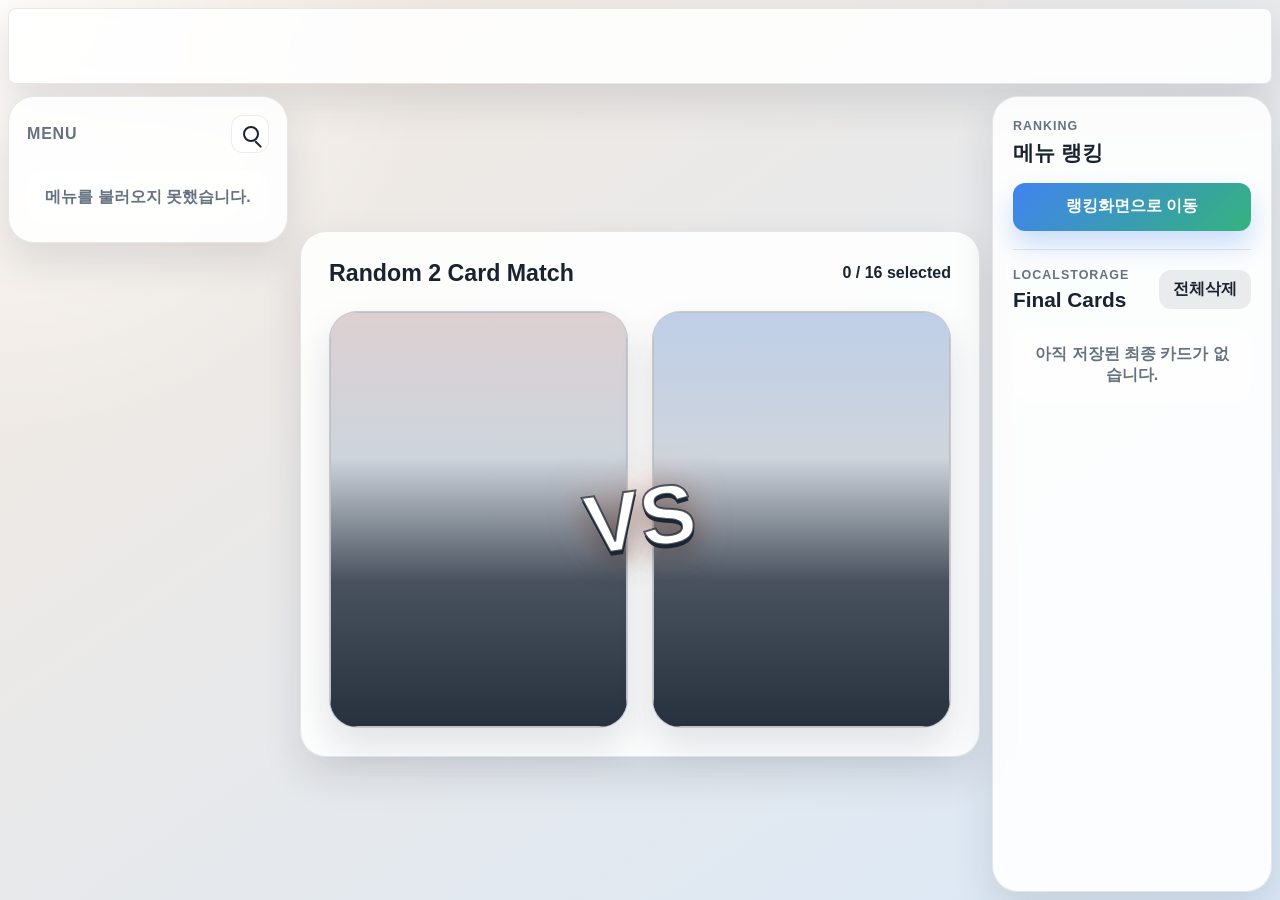
==== commit 490ea875: "배틀카드 하단 로딩영역 삭제" ====
--- a/pick-your-favorite/index.html
+++ b/pick-your-favorite/index.html
@@ -10,137 +10,58 @@
   <body>
     <main class="page">
       <header class="hero">
-        <div class="pool-scroll">
+        <div class="hero-placeholder" id="heroPlaceholder" hidden>
+          <img class="hero-placeholder__image" src="./assets/icons/profile_jino.png" alt="Pick your favorite" />
+        </div>
+        <div class="pool-scroll" id="poolScroll">
           <div class="pool-grid" id="poolGrid"></div>
         </div>
       </header>
 
       <section class="content-layout">
         <aside class="menu-panel">
-          <div class="menu-panel__title">Menu</div>
-
-          <div class="menu-section">
-            <button
-              class="menu-group is-open"
-              type="button"
-              data-menu-toggle
-              aria-expanded="true"
-              aria-controls="submenu-2020"
-            >
-              <span>2020년대</span>
-              <span class="menu-arrow">+</span>
-            </button>
-            <div class="submenu is-open" id="submenu-2020">
-              <button
-                class="submenu-item"
-                type="button"
-                data-menu-value="boy-idol"
-                data-card-source="res/2020/boysgroup/cards.json"
-              >
-                <img
-                  class="submenu-item__icon"
-                  src="./assets/icons/boy-idol.svg"
-                  alt=""
-                  aria-hidden="true"
-                />
-                <span>2020년대 남자아이돌</span>
-              </button>
-              <button
-                class="submenu-item"
-                type="button"
-                data-menu-value="girl-idol"
-                data-card-source="res/2020/girlsgroup/cards.json"
-              >
-                <img
-                  class="submenu-item__icon"
-                  src="./assets/icons/girl-idol.svg"
-                  alt=""
-                  aria-hidden="true"
-                />
-                <span>2020년대 여자아이돌</span>
-              </button>
-            </div>
+          <div class="menu-panel__header">
+            <div class="menu-panel__title">Menu</div>
+            <button class="menu-panel__search" id="openMenuSearchButton" type="button" aria-label="메뉴 검색 화면 열기" title="메뉴 검색"></button>
           </div>
-
-          <div class="menu-section">
-            <button
-              class="menu-group"
-              type="button"
-              data-menu-toggle
-              aria-expanded="false"
-              aria-controls="submenu-1990"
-            >
-              <span>1990년대</span>
-              <span class="menu-arrow">+</span>
-            </button>
-            <div class="submenu" id="submenu-1990">
-              <button
-                class="submenu-item"
-                type="button"
-                data-menu-value="1990-male-singer"
-                data-card-source="res/1990/malesinger/cards.json"
-              >
-                <img
-                  class="submenu-item__icon"
-                  src="./assets/icons/boy-idol.svg"
-                  alt=""
-                  aria-hidden="true"
-                />
-                <span>1990년대 남자가수</span>
-              </button>
-              <button
-                class="submenu-item"
-                type="button"
-                data-menu-value="1990-female-singer"
-                data-card-source="res/1990/femalesinger/cards.json"
-              >
-                <img
-                  class="submenu-item__icon"
-                  src="./assets/icons/girl-idol.svg"
-                  alt=""
-                  aria-hidden="true"
-                />
-                <span>1990년대 여자가수</span>
-              </button>
-            </div>
-          </div>
+          <div id="menuList"></div>
         </aside>
 
-        <section class="battle-panel">
+        <section class="menu-browser-panel" id="menuBrowserPanel" hidden>
+          <div class="menu-browser__top">
+            <div>
+              <h2>메뉴 선택</h2>
+              <p>원하는 월드컵 메뉴를 골라 시작하세요.</p>
+            </div>
+            <label class="menu-search">
+              <span>메뉴 검색</span>
+              <input id="menuSearchInput" type="search" placeholder="예: 미국, 2020, 여가수" autocomplete="off" />
+            </label>
+          </div>
+          <div class="menu-browser-grid" id="menuBrowserGrid"></div>
+        </section>
+
+        <section class="battle-panel" id="battlePanel">
           <div class="battle-top">
             <h2 id="battleTitle">Random 2 Card Match</h2>
             <div class="progress" id="progressText">0 / 16 selected</div>
           </div>
 
           <div class="battle-grid" id="battleGrid">
-            <article
-              class="battle-card"
-              data-side="left"
-              id="leftCard"
-              role="button"
-              tabindex="0"
-            >
+            <article class="battle-card" data-side="left" id="leftCard" role="button" tabindex="0">
               <img class="battle-card__image" id="leftImage" alt="" />
               <h3 id="leftTitle"></h3>
               <p id="leftText"></p>
+              <div class="battle-card__source" id="leftSource"></div>
             </article>
 
-            <article
-              class="battle-card"
-              data-side="right"
-              id="rightCard"
-              role="button"
-              tabindex="0"
-            >
+            <article class="battle-card" data-side="right" id="rightCard" role="button" tabindex="0">
               <img class="battle-card__image" id="rightImage" alt="" />
               <h3 id="rightTitle"></h3>
               <p id="rightText"></p>
+              <div class="battle-card__source" id="rightSource"></div>
             </article>
           </div>
-
-          <p class="center-note" id="centerNote">
-            Click a card to build your final 16.
-          </p>
         </section>
 
         <aside class="history-panel">
@@ -151,9 +72,7 @@
                 <h2 class="history-panel__title">메뉴 랭킹</h2>
               </div>
             </div>
-            <a class="ranking-link" id="rankingButton" href="./ranking/">
-              랭킹화면으로 이동
-            </a>
+            <a class="ranking-link" id="rankingButton" href="./ranking/"> 랭킹화면으로 이동 </a>
           </section>
 
           <section class="history-section history-section--local">
@@ -162,13 +81,7 @@
                 <div class="history-panel__eyebrow">LocalStorage</div>
                 <h2 class="history-panel__title">Final Cards</h2>
               </div>
-              <button
-                class="history-panel__clear"
-                id="clearHistoryButton"
-                type="button"
-              >
-                전체삭제
-              </button>
+              <button class="history-panel__clear" id="clearHistoryButton" type="button">전체삭제</button>
             </div>
             <div class="history-list" id="historyList"></div>
           </section>
@@ -178,32 +91,12 @@
 
     <div class="confirm-modal" id="confirmModal" hidden>
       <div class="confirm-modal__backdrop" data-close-confirm-modal></div>
-      <div
-        class="confirm-modal__dialog"
-        role="dialog"
-        aria-modal="true"
-        aria-labelledby="confirmModalTitle"
-        aria-describedby="confirmModalMessage"
-      >
+      <div class="confirm-modal__dialog" role="dialog" aria-modal="true" aria-labelledby="confirmModalTitle" aria-describedby="confirmModalMessage">
         <h2 class="confirm-modal__title" id="confirmModalTitle">삭제 확인</h2>
-        <p class="confirm-modal__message" id="confirmModalMessage">
-          정말 삭제하시겠습니까?
-        </p>
+        <p class="confirm-modal__message" id="confirmModalMessage">정말 삭제하시겠습니까?</p>
         <div class="confirm-modal__actions">
-          <button
-            class="confirm-modal__button confirm-modal__button--secondary"
-            id="cancelConfirmButton"
-            type="button"
-          >
-            아니오
-          </button>
-          <button
-            class="confirm-modal__button confirm-modal__button--primary"
-            id="acceptConfirmButton"
-            type="button"
-          >
-            예
-          </button>
+          <button class="confirm-modal__button confirm-modal__button--secondary" id="cancelConfirmButton" type="button">아니오</button>
+          <button class="confirm-modal__button confirm-modal__button--primary" id="acceptConfirmButton" type="button">예</button>
         </div>
       </div>
     </div>
--- a/pick-your-favorite/styles.css
+++ b/pick-your-favorite/styles.css
@@ -10,6 +10,7 @@
   --cool: #3078ef;
   --winner: #18a86b;
   --shadow: 0 18px 40px rgba(24, 34, 48, 0.12);
+  --hero-strip-height: calc((100vw / 36) * 88 / 63 + 24px);
 }
 
 * {
@@ -19,15 +20,9 @@
 body {
   margin: 0;
   min-height: 100vh;
-  font-family: "Segoe UI", Arial, sans-serif;
+  font-family: 'Segoe UI', Arial, sans-serif;
   color: var(--text);
-  background:
-    radial-gradient(
-      circle at top left,
-      rgba(255, 255, 255, 0.85),
-      transparent 28%
-    ),
-    linear-gradient(145deg, var(--bg-top), var(--bg-bottom));
+  background: radial-gradient(circle at top left, rgba(255, 255, 255, 0.85), transparent 28%), linear-gradient(145deg, var(--bg-top), var(--bg-bottom));
 }
 
 body.modal-open {
@@ -36,6 +31,7 @@
 
 .menu-panel,
 .hero,
+.menu-browser-panel,
 .battle-panel,
 .history-panel {
   border: 1px solid var(--line);
@@ -52,13 +48,66 @@
   border-radius: 26px;
 }
 
+.menu-panel__header {
+  display: flex;
+  align-items: center;
+  justify-content: space-between;
+  gap: 12px;
+  margin-bottom: 18px;
+}
+
 .menu-panel__title {
-  margin-bottom: 18px;
   font-size: 1rem;
   font-weight: 800;
   letter-spacing: 0.05em;
   text-transform: uppercase;
   color: var(--muted);
+}
+
+.menu-panel__search {
+  position: relative;
+  width: 38px;
+  height: 38px;
+  flex: 0 0 38px;
+  border: 1px solid rgba(23, 34, 48, 0.08);
+  border-radius: 12px;
+  background: rgba(255, 255, 255, 0.72);
+  color: var(--text);
+  cursor: pointer;
+  transition:
+    background 0.2s ease,
+    border-color 0.2s ease,
+    transform 0.2s ease;
+}
+
+.menu-panel__search::before {
+  content: '';
+  position: absolute;
+  left: 11px;
+  top: 10px;
+  width: 12px;
+  height: 12px;
+  border: 2px solid currentColor;
+  border-radius: 50%;
+}
+
+.menu-panel__search::after {
+  content: '';
+  position: absolute;
+  left: 23px;
+  top: 24px;
+  width: 9px;
+  height: 2px;
+  border-radius: 999px;
+  background: currentColor;
+  transform: rotate(45deg);
+  transform-origin: left center;
+}
+
+.menu-panel__search:hover {
+  border-color: rgba(48, 120, 239, 0.28);
+  background: rgba(48, 120, 239, 0.1);
+  transform: translateY(-1px);
 }
 
 .menu-section + .menu-section {
@@ -160,16 +209,50 @@
 
 .hero {
   border-radius: 8px;
-  padding: 4px;
+  padding: 0px;
   margin-bottom: 12px;
   overflow: visible;
 }
 
+.hero-placeholder {
+  height: var(--hero-strip-height);
+  display: flex;
+  align-items: center;
+  gap: 18px;
+  padding: 8px 14px;
+}
+
+.hero-placeholder[hidden] {
+  display: none;
+}
+
+.hero-placeholder__image {
+  width: calc(var(--hero-strip-height) - 16px);
+  height: calc(var(--hero-strip-height) - 16px);
+  max-width: 82px;
+  max-height: 82px;
+  flex: 0 0 auto;
+  border-radius: 8px;
+  object-fit: cover;
+  background: rgba(255, 255, 255, 0.62);
+  box-shadow: 0 10px 22px rgba(24, 34, 48, 0.1);
+}
+
+.hero-placeholder__content {
+  flex: 1;
+  min-width: 0;
+}
+
 .pool-scroll {
+  height: var(--hero-strip-height);
   overflow-x: auto;
-  overflow-y: visible;
+  overflow-y: none;
   padding-top: 16px;
   padding-bottom: 8px;
+}
+
+.pool-scroll[hidden] {
+  display: none;
 }
 
 .pool-grid {
@@ -225,12 +308,7 @@
   align-items: flex-end;
   justify-content: center;
   padding: 6px;
-  background: linear-gradient(
-    180deg,
-    rgba(24, 34, 48, 0.18) 0%,
-    rgba(24, 34, 48, 0.32) 48%,
-    rgba(24, 34, 48, 0.88) 100%
-  );
+  background: linear-gradient(180deg, rgba(24, 34, 48, 0.18) 0%, rgba(24, 34, 48, 0.32) 48%, rgba(24, 34, 48, 0.88) 100%);
   opacity: 0;
   transition: opacity 0.18s ease;
   z-index: 1;
@@ -263,11 +341,7 @@
 
 .pool-card.selected {
   border-color: rgba(24, 168, 107, 0.95);
-  background: linear-gradient(
-    180deg,
-    rgba(24, 168, 107, 0.18),
-    rgba(255, 255, 255, 0.98)
-  );
+  background: linear-gradient(180deg, rgba(24, 168, 107, 0.18), rgba(255, 255, 255, 0.98));
   box-shadow:
     0 0 0 2px rgba(255, 255, 255, 0.95),
     0 0 0 5px rgba(24, 168, 107, 0.68),
@@ -282,22 +356,12 @@
 
 .pool-card.selected .pool-card__overlay {
   opacity: 1;
-  background: linear-gradient(
-    180deg,
-    rgba(24, 168, 107, 0.08) 0%,
-    rgba(24, 34, 48, 0.18) 42%,
-    rgba(13, 88, 58, 0.9) 100%
-  );
+  background: linear-gradient(180deg, rgba(24, 168, 107, 0.08) 0%, rgba(24, 34, 48, 0.18) 42%, rgba(13, 88, 58, 0.9) 100%);
 }
 
 .pool-card--loading {
   border-color: rgba(48, 120, 239, 0.1);
-  background: linear-gradient(
-    110deg,
-    rgba(216, 222, 230, 0.8),
-    rgba(255, 255, 255, 0.9),
-    rgba(216, 222, 230, 0.8)
-  );
+  background: linear-gradient(110deg, rgba(216, 222, 230, 0.8), rgba(255, 255, 255, 0.9), rgba(216, 222, 230, 0.8));
   background-size: 220% 100%;
   animation: loading-shimmer 1.15s ease-in-out infinite;
   box-shadow: none;
@@ -309,6 +373,136 @@
   margin: 0 auto;
   border-radius: 26px;
   padding: 28px;
+}
+
+.menu-browser-panel {
+  width: min(1000px, 100%);
+  max-height: 100%;
+  margin: 0 auto;
+  padding: 28px;
+  border-radius: 26px;
+  align-self: start;
+  overflow: hidden;
+}
+
+.menu-browser-panel[hidden] {
+  display: none;
+}
+
+.menu-browser__top {
+  display: grid;
+  grid-template-columns: minmax(0, 1fr) minmax(220px, 320px);
+  gap: 20px;
+  align-items: end;
+  margin-bottom: 22px;
+}
+
+.menu-browser__top h2 {
+  margin: 0 0 8px;
+  font-size: 1.45rem;
+}
+
+.menu-browser__top p {
+  margin: 0;
+  color: var(--muted);
+  font-weight: 700;
+}
+
+.menu-search {
+  display: grid;
+  gap: 8px;
+  color: var(--muted);
+  font-size: 0.82rem;
+  font-weight: 800;
+}
+
+.menu-search input {
+  width: 100%;
+  min-height: 44px;
+  padding: 10px 14px;
+  border: 1px solid rgba(23, 34, 48, 0.12);
+  border-radius: 12px;
+  background: rgba(255, 255, 255, 0.82);
+  color: var(--text);
+  font: inherit;
+  outline: none;
+}
+
+.menu-search input:focus {
+  border-color: rgba(48, 120, 239, 0.48);
+  box-shadow: 0 0 0 3px rgba(48, 120, 239, 0.12);
+}
+
+.menu-browser-grid {
+  display: grid;
+  grid-template-columns: repeat(auto-fit, minmax(180px, 1fr));
+  gap: 12px;
+  max-height: calc(100vh - 270px);
+  overflow-x: hidden;
+  overflow-y: auto;
+  padding-right: 2px;
+  -ms-overflow-style: none;
+  scrollbar-width: none;
+}
+
+.menu-browser-grid::-webkit-scrollbar {
+  display: none;
+}
+
+.menu-browser-card {
+  min-height: 136px;
+  display: grid;
+  align-content: space-between;
+  gap: 12px;
+  padding: 18px;
+  border: 1px solid rgba(23, 34, 48, 0.08);
+  border-radius: 18px;
+  background: rgba(255, 255, 255, 0.76);
+  color: var(--text);
+  font: inherit;
+  text-align: left;
+  cursor: pointer;
+  transition:
+    background 0.2s ease,
+    border-color 0.2s ease,
+    box-shadow 0.2s ease,
+    transform 0.2s ease;
+}
+
+.menu-browser-card:hover {
+  border-color: rgba(48, 120, 239, 0.32);
+  background: rgba(255, 255, 255, 0.92);
+  box-shadow: 0 16px 28px rgba(48, 120, 239, 0.12);
+  transform: translateY(-2px);
+}
+
+.menu-browser-card__icon {
+  width: 34px;
+  height: 34px;
+  object-fit: contain;
+}
+
+.menu-browser-card__group {
+  color: var(--muted);
+  font-size: 0.8rem;
+  font-weight: 800;
+}
+
+.menu-browser-card strong {
+  display: block;
+  font-size: 1.08rem;
+  line-height: 1.35;
+  word-break: keep-all;
+}
+
+.menu-browser-empty {
+  grid-column: 1 / -1;
+  padding: 26px;
+  border-radius: 18px;
+  background: rgba(255, 255, 255, 0.62);
+  color: var(--muted);
+  text-align: center;
+  font-weight: 800;
 }
 
 .history-panel {
@@ -384,11 +578,7 @@
   justify-content: center;
   min-height: 48px;
   padding: 12px 16px;
-  background: linear-gradient(
-    135deg,
-    rgba(48, 120, 239, 0.92),
-    rgba(24, 168, 107, 0.88)
-  );
+  background: linear-gradient(135deg, rgba(48, 120, 239, 0.92), rgba(24, 168, 107, 0.88));
   color: white;
   text-align: center;
   text-decoration: none;
@@ -407,11 +597,7 @@
 }
 
 .ranking-link:hover {
-  background: linear-gradient(
-    135deg,
-    rgba(48, 120, 239, 1),
-    rgba(24, 168, 107, 0.96)
-  );
+  background: linear-gradient(135deg, rgba(48, 120, 239, 1), rgba(24, 168, 107, 0.96));
 }
 
 .history-panel__clear:hover,
@@ -557,7 +743,7 @@
 }
 
 .battle-grid::after {
-  content: "VS";
+  content: 'VS';
   position: absolute;
   left: 50%;
   top: 50%;
@@ -617,7 +803,7 @@
 }
 
 .battle-card::before {
-  content: "";
+  content: '';
   position: absolute;
   inset: 0;
   opacity: 1;
@@ -626,7 +812,7 @@
 }
 
 .battle-card::after {
-  content: "";
+  content: '';
   position: absolute;
   left: 50%;
   top: 50%;
@@ -642,11 +828,7 @@
 }
 
 .battle-card.is-image-loading {
-  background: linear-gradient(
-    135deg,
-    rgba(216, 222, 230, 0.95),
-    rgba(244, 248, 252, 0.95)
-  );
+  background: linear-gradient(135deg, rgba(216, 222, 230, 0.95), rgba(244, 248, 252, 0.95));
   pointer-events: none;
 }
 
@@ -659,24 +841,12 @@
   opacity: 0;
 }
 
-.battle-card[data-side="left"]::before {
-  background: linear-gradient(
-    180deg,
-    rgba(242, 127, 93, 0.15) 0%,
-    rgba(24, 34, 48, 0.05) 35%,
-    rgba(24, 34, 48, 0.75) 65%,
-    rgba(24, 34, 48, 0.92) 100%
-  );
-}
-
-.battle-card[data-side="right"]::before {
-  background: linear-gradient(
-    180deg,
-    rgba(48, 120, 239, 0.15) 0%,
-    rgba(24, 34, 48, 0.05) 35%,
-    rgba(24, 34, 48, 0.75) 65%,
-    rgba(24, 34, 48, 0.92) 100%
-  );
+.battle-card[data-side='left']::before {
+  background: linear-gradient(180deg, rgba(242, 127, 93, 0.15) 0%, rgba(24, 34, 48, 0.05) 35%, rgba(24, 34, 48, 0.75) 65%, rgba(24, 34, 48, 0.92) 100%);
+}
+
+.battle-card[data-side='right']::before {
+  background: linear-gradient(180deg, rgba(48, 120, 239, 0.15) 0%, rgba(24, 34, 48, 0.05) 35%, rgba(24, 34, 48, 0.75) 65%, rgba(24, 34, 48, 0.92) 100%);
 }
 
 .battle-card:hover {
@@ -744,11 +914,15 @@
     0 6px 18px rgba(0, 0, 0, 0.6);
 }
 
-.center-note {
-  margin-top: 22px;
-  text-align: center;
+.battle-card__source {
+  margin-top: 10px;
+  color: rgba(255, 255, 255, 0.72);
+  font-size: 0.78rem;
   font-weight: 700;
-  color: var(--muted);
+  line-height: 1.35;
+  text-shadow:
+    0 2px 6px rgba(0, 0, 0, 0.9),
+    0 6px 18px rgba(0, 0, 0, 0.6);
 }
 
 .ranking-page {
@@ -1056,11 +1230,7 @@
   display: grid;
   place-items: center;
   pointer-events: none;
-  background: radial-gradient(
-    circle at center,
-    rgba(24, 34, 48, 0.38),
-    rgba(24, 34, 48, 0) 58%
-  );
+  background: radial-gradient(circle at center, rgba(24, 34, 48, 0.38), rgba(24, 34, 48, 0) 58%);
   animation: round-transition-fade 1.8s ease forwards;
 }
 
@@ -1142,8 +1312,7 @@
 
 .fanfare-particle {
   position: absolute;
-  animation: fanfare-rise var(--duration, 1.5s) ease-out var(--delay, 0s)
-    infinite;
+  animation: fanfare-rise var(--duration, 1.5s) ease-out var(--delay, 0s) infinite;
 }
 
 @keyframes fanfare-rise {
@@ -1163,8 +1332,7 @@
 
   100% {
     opacity: 0;
-    transform: translateY(calc(-1 * var(--rise, 120px)))
-      translateX(var(--drift, 0px)) rotate(var(--spin, 540deg)) scale(0.3);
+    transform: translateY(calc(-1 * var(--rise, 120px))) translateX(var(--drift, 0px)) rotate(var(--spin, 540deg)) scale(0.3);
   }
 }
 
@@ -1297,9 +1465,21 @@
   }
 
   .battle-panel,
+  .menu-browser-panel,
   .hero,
   .history-panel {
     padding: 18px;
+  }
+
+  .menu-browser__top {
+    grid-template-columns: 1fr;
+    align-items: stretch;
+  }
+
+  .menu-browser-grid {
+    grid-template-columns: 1fr;
+    max-height: none;
+    overflow: visible;
   }
 
   .history-list {
